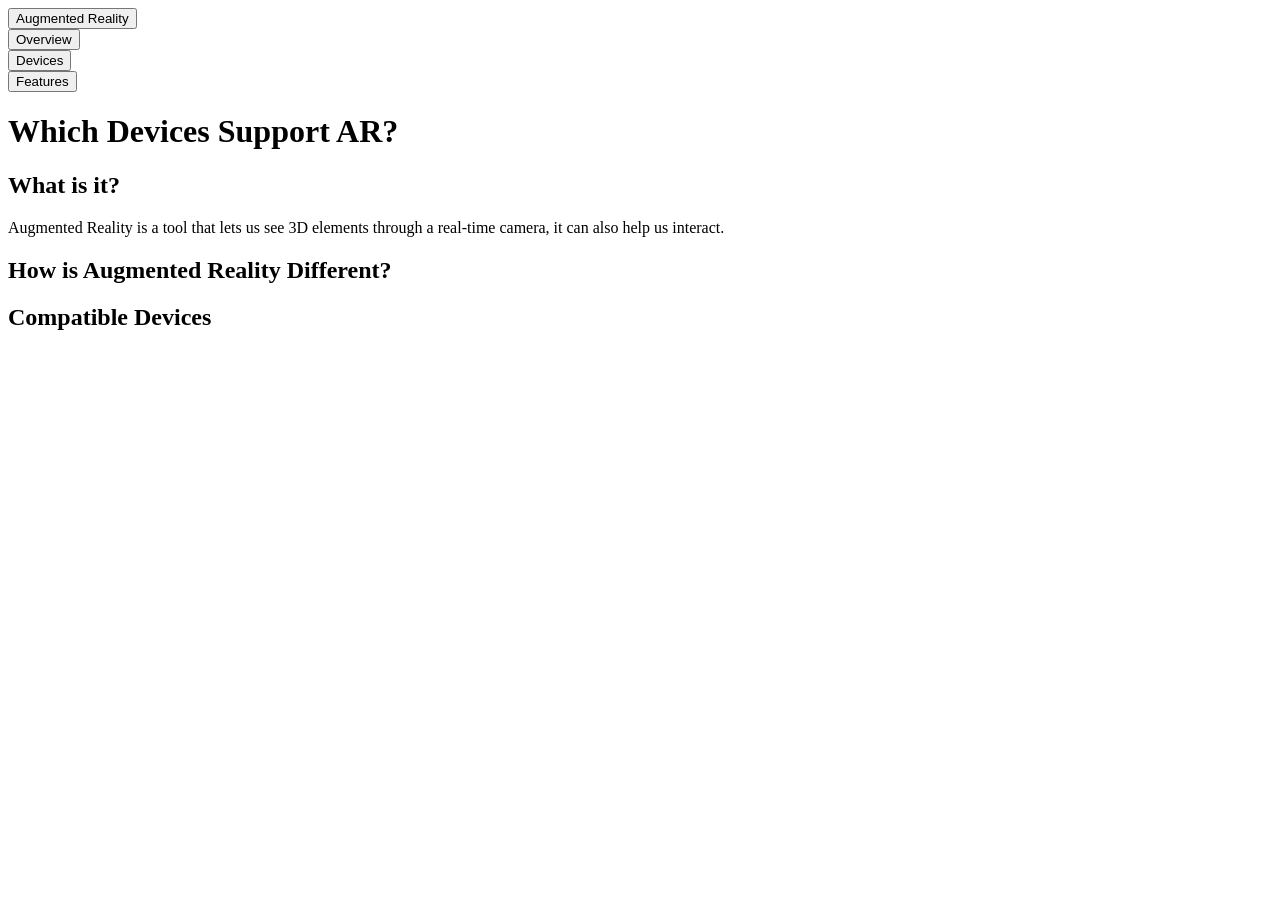
==== devices.html @ d45614ac "Rename Devices.html to devices.html" ====
<!DOCTYPE html>
<html lang="en">

<!-- This head section contains the metadata for the web browser, it is not visible for the user -->
<head>
	<meta charset = "UTF-8">
	<meta name = "viewport"
	content="width=device-width, initial-scale=1.0">
	<title> Different Uses of AR </title>
	
	<link rel=stylesheet href="general.css">
	
	<link rel=stylesheet href="https://fonts.google.com/share?selection.family=Roboto:ital,wght@0,100..900;1,100..900">
</head>

<body>

	<nav>
	
		<div class = "section-1">
			<button class="btn-title" onclick="window.location.href='Hackathon.html'">
				Augmented Reality
			</button>
		</div>
		
		<div class = "section-2">
		
			<div class = "subpages">
			
				<div class = "menu-link">
					<button class = "current" onclick="window.location.href='Hackathon.html'">
						Overview
					</button>
				</div>

				<div class = "menu-link">
					<button onclick="window.location.href='Devices.html'">
						Devices
					</button>
				</div>
				
				<div class = "menu-link">
					<a href = "Features.html">
						<button onclick="window.location.href='Features.html'">
							Features
						</button>
					</a>
						
				</div>	
			
			</div>
			
		</div>
		
	</nav>
		
	<main>
		
		<div class="title-container">
			<h1 class="title">Which Devices Support AR?</h1>
		</div>
		
	
		<div class = "content">
			
			<h2 class="subtitle"> What is it?</h2>
			
			<p> Augmented Reality is a tool that lets us see 3D elements through a real-time camera, it can also help us interact. </p>
			
		</div>
		
		
		<h2 class="subtitle"> How is Augmented Reality Different? </h2>
		
		<h2 class="subtitle"> Compatible Devices </h2>
		
	</main>

</body>

</html>
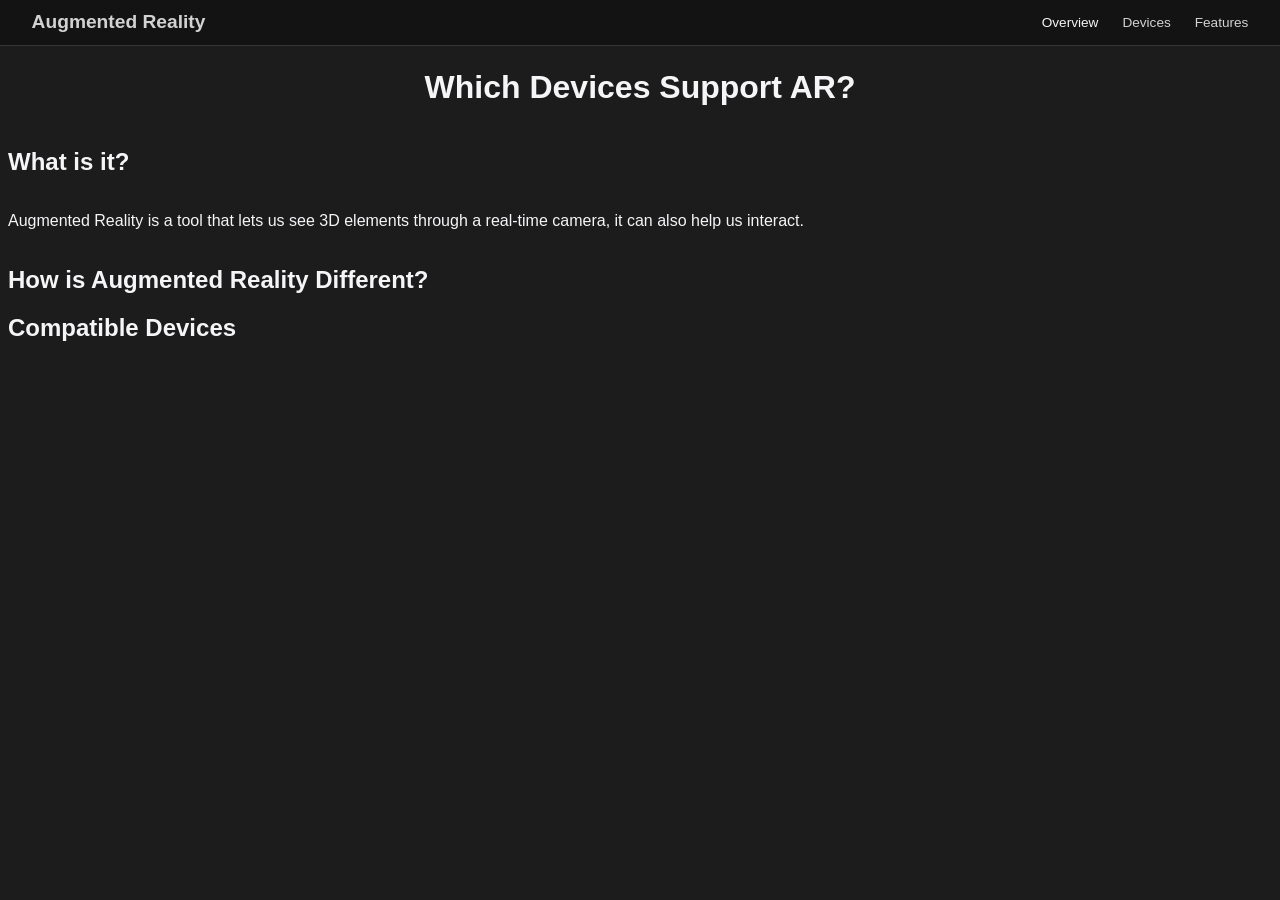
==== commit f09e29b2: "Update stylesheet link to use correct path" ====
--- a/devices.html
+++ b/devices.html
@@ -8,7 +8,7 @@
 	content="width=device-width, initial-scale=1.0">
 	<title> Different Uses of AR </title>
 	
-	<link rel=stylesheet href="general.css">
+	<link rel=stylesheet href="styles/general.css">
 	
 	<link rel=stylesheet href="https://fonts.google.com/share?selection.family=Roboto:ital,wght@0,100..900;1,100..900">
 </head>
--- a/styles/general.css
+++ b/styles/general.css
@@ -0,0 +1,120 @@
+/* General styling for the website */
+
+body {
+	
+	background-color: #1C1C1D;
+	font-family: Roboto, Arial;
+	color: #F5F5F7;
+	
+	padding-top:2.5rem;
+	
+}
+
+button {
+	
+	background-color: transparent;
+	border: none;
+	color: #D2D2D2;
+}
+
+button:hover {
+	
+	color: #F5F5F7;
+	cursor: pointer;
+	
+}
+
+nav {
+	
+	display: flex;
+	justify-content: right;
+	align-items: center;
+	background-color: rgba(18, 18, 18, 0.85);
+	
+	/* backdrop-filter blurs the content behind the navigation bar. Property discovered through Google Gemini */
+	backdrop-filter: blur(10px);
+	position: fixed;
+	top: 0;
+	left:0;
+	width: 100%;
+	height: 2.8rem;
+	
+	border-bottom: 1px solid rgba(255, 255, 255, 0.15);
+	
+}
+
+/* They need to be flex so that their content can be in a row instead of a column */
+nav .section-1, .section-2 {
+	display: flex;
+}
+
+nav .section-1 {
+	
+	width: 50%;
+	padding-left: 2vw;
+
+}
+
+nav .section-1 .btn-title {
+	
+	font-size: 1.2rem;
+	font-weight: 600;
+	
+}
+
+nav .section-2 {
+	
+	width: 50%;
+	padding-right: 2vw;
+	justify-content: right;
+	
+}
+
+nav .section-2 .subpages {
+	
+	display: flex;
+	flex-direction: row;
+	gap: 12px;
+	
+}
+
+nav .section-2 button {
+	
+	font-size: 0.85rem;
+	font-weight: 300;
+	
+}
+
+nav .section-2 .subpages .menu-link button.current {
+	
+	color: #F5F5F7;
+	
+}
+
+nav .section-2 .subpages .menu-link button.current:hover {
+	
+	color: white;
+	
+}
+
+main .content {
+	
+	display: flex;
+	flex-direction: column;
+	justify-content: center;
+	
+}
+
+main div.title-container {
+	
+	display: flex;
+	justify-content: center;
+	
+}
+
+main div.content {
+	
+	border: 10px;
+	box-shadow: 5px;
+	
+}
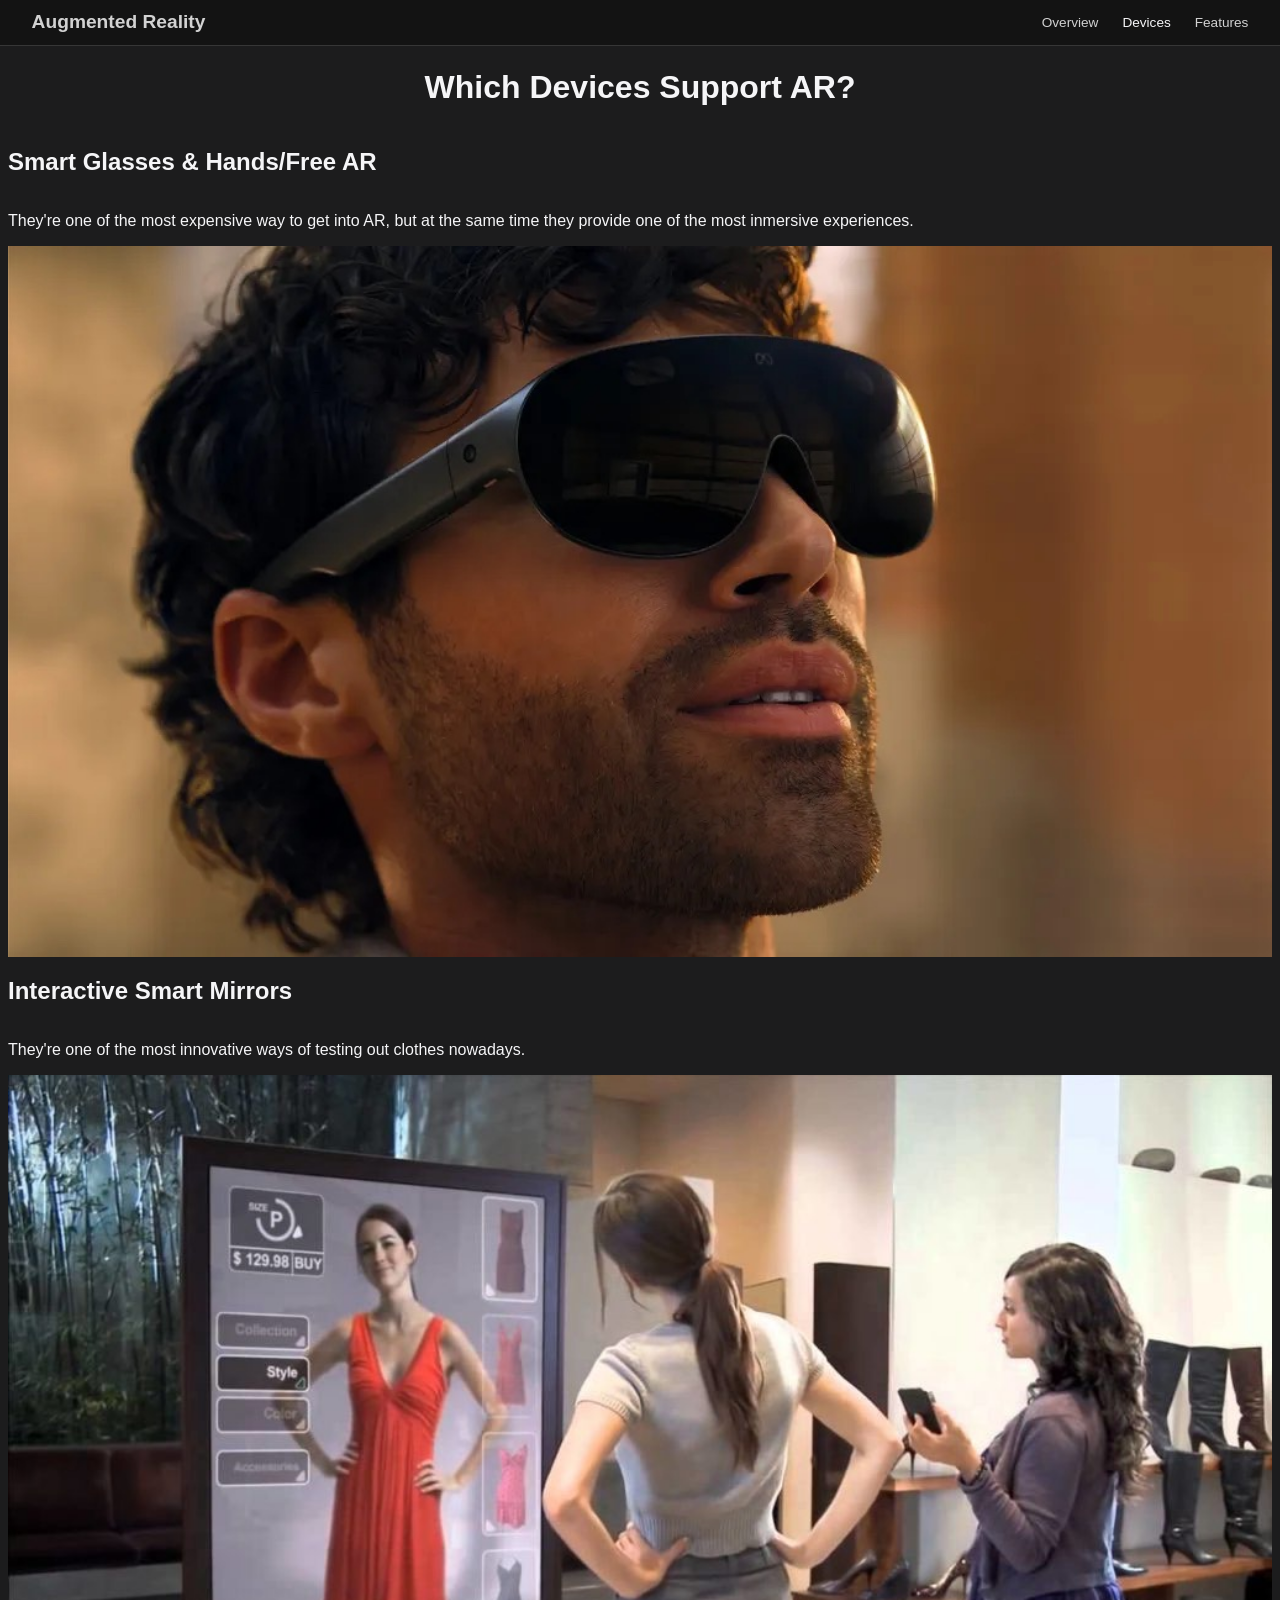
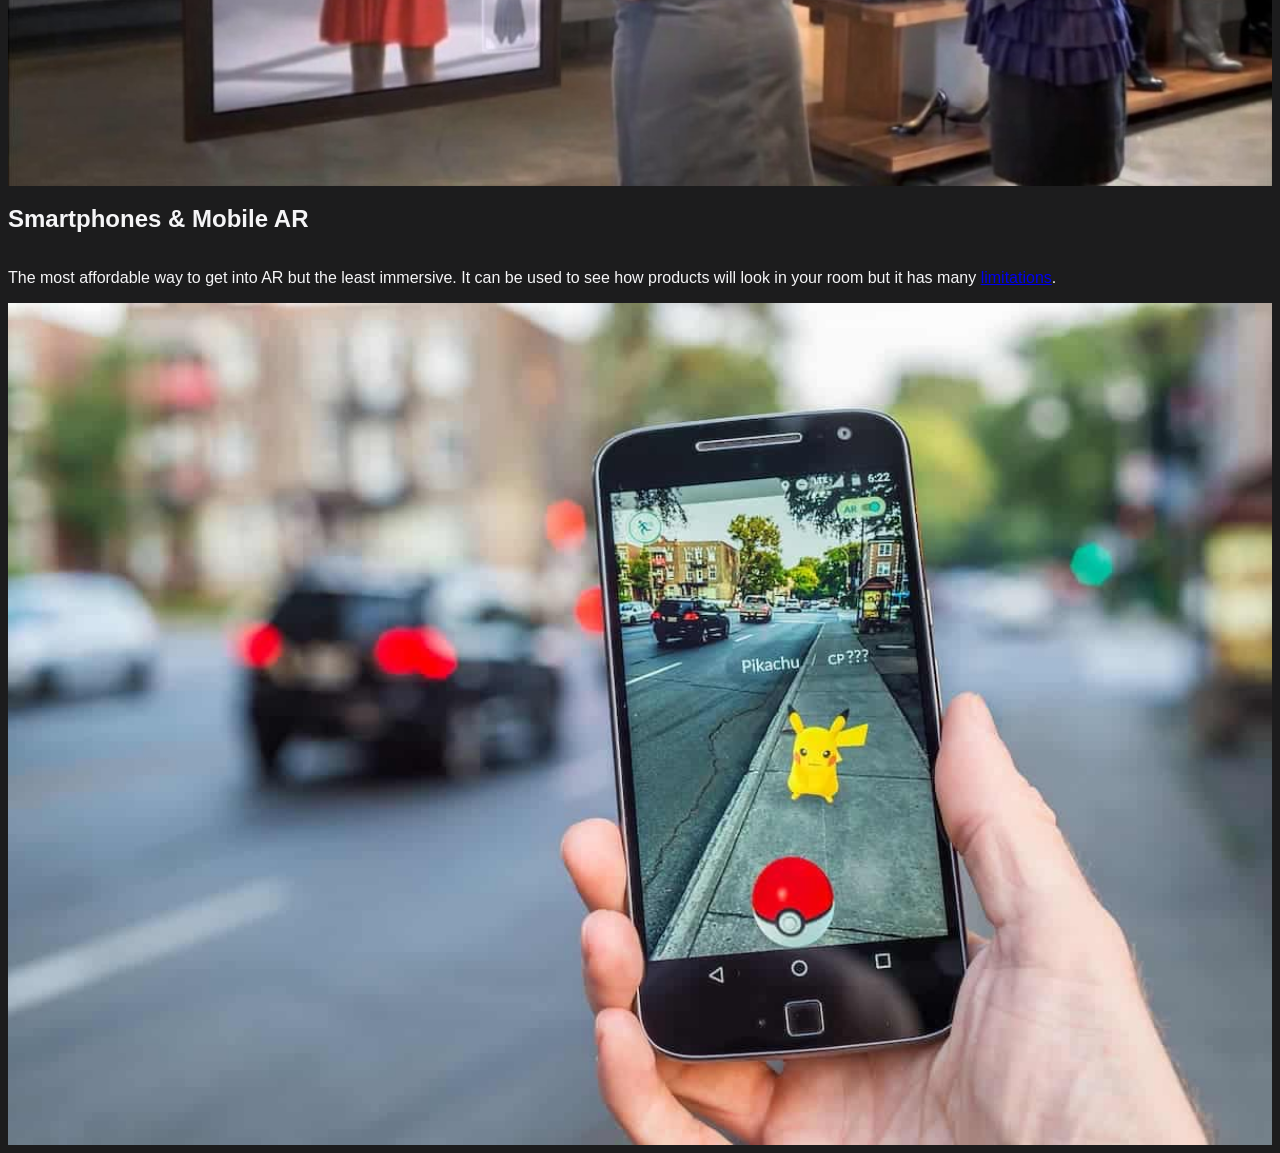
==== commit c4c717ad: "Add new content sections and update styles" ====
--- a/devices.html
+++ b/devices.html
@@ -9,6 +9,7 @@
 	<title> Different Uses of AR </title>
 	
 	<link rel=stylesheet href="styles/general.css">
+	<link rel=stylesheet href="styles/devices.css">
 	
 	<link rel=stylesheet href="https://fonts.google.com/share?selection.family=Roboto:ital,wght@0,100..900;1,100..900">
 </head>
@@ -18,7 +19,7 @@
 	<nav>
 	
 		<div class = "section-1">
-			<button class="btn-title" onclick="window.location.href='Hackathon.html'">
+			<button class="btn-title" onclick="window.location.href='index.html'">
 				Augmented Reality
 			</button>
 		</div>
@@ -28,23 +29,21 @@
 			<div class = "subpages">
 			
 				<div class = "menu-link">
-					<button class = "current" onclick="window.location.href='Hackathon.html'">
+					<button onclick="window.location.href='index.html'">
 						Overview
 					</button>
 				</div>
 
 				<div class = "menu-link">
-					<button onclick="window.location.href='Devices.html'">
+					<button class = "current" onclick="window.location.href='devices.html'">
 						Devices
 					</button>
 				</div>
 				
 				<div class = "menu-link">
-					<a href = "Features.html">
-						<button onclick="window.location.href='Features.html'">
+						<button onclick="window.location.href='features.html'">
 							Features
 						</button>
-					</a>
 						
 				</div>	
 			
@@ -61,18 +60,39 @@
 		</div>
 		
 	
-		<div class = "content">
+		<article class = "content">
 			
-			<h2 class="subtitle"> What is it?</h2>
+			<h2 class="subtitle"> Smart Glasses & Hands/Free AR</h2>
 			
-			<p> Augmented Reality is a tool that lets us see 3D elements through a real-time camera, it can also help us interact. </p>
+			<p> They're one of the most expensive way to get into AR, but at the same time they provide one of the most inmersive experiences. </p>
+
+			<img src="images/meta-glasses.jpeg" alt="">
 			
-		</div>
+		</article>
 		
+		<article class="content">
+			
+			<h2 class="subtitle"> Interactive Smart Mirrors </h2>
+
+			<p>
+				They're one of the most innovative ways of testing out clothes nowadays.
+			</p>
+
+			<img src="images/smart-mirror.jpeg" alt="">
+
+		</article>
 		
-		<h2 class="subtitle"> How is Augmented Reality Different? </h2>
-		
-		<h2 class="subtitle"> Compatible Devices </h2>
+		<article class="content">
+
+			<h2 class="subtitle"> Smartphones & Mobile AR </h2>
+
+			<p>
+				The most affordable way to get into AR but the least immersive. It can be used to see how products will look in your room but it has many <a href="limitations.html">limitations</a>.
+			</p>
+
+			<img src="images/pokemon-go.jpeg" alt="">
+
+		</article>
 		
 	</main>
 
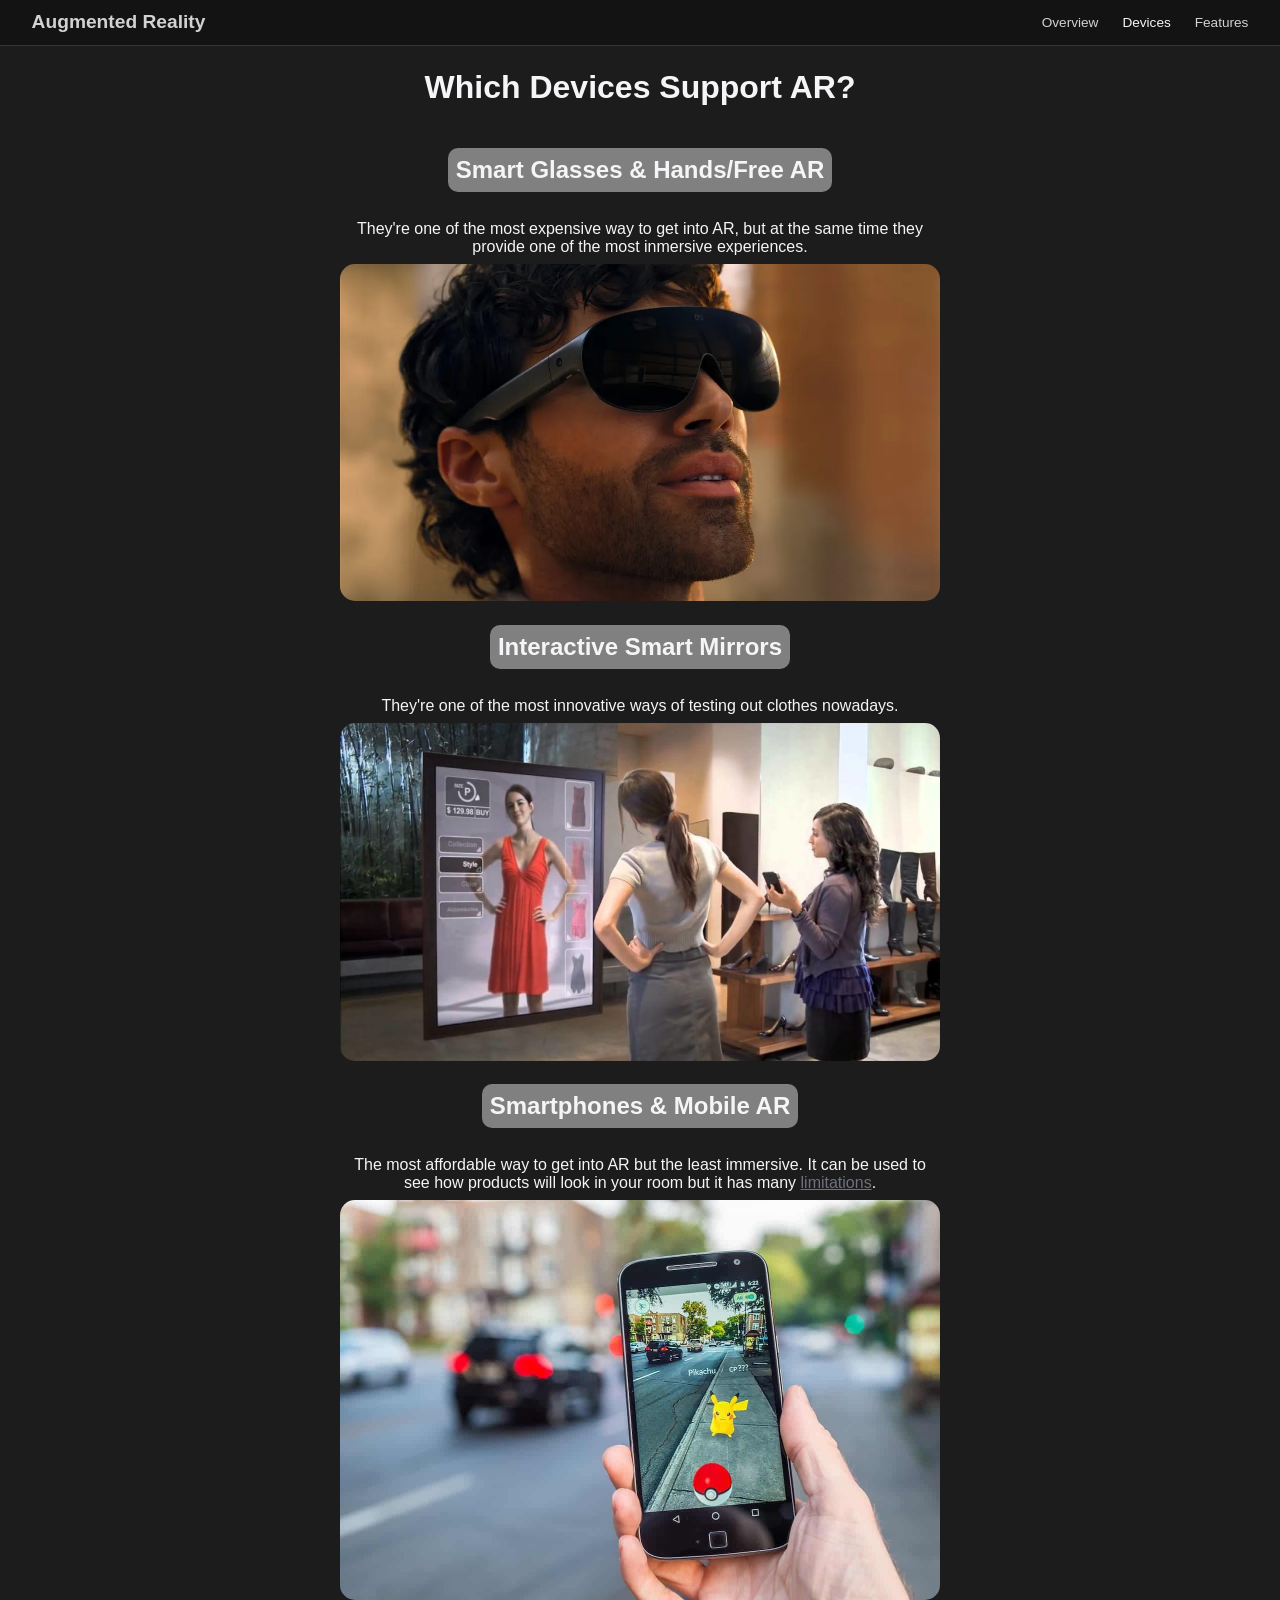
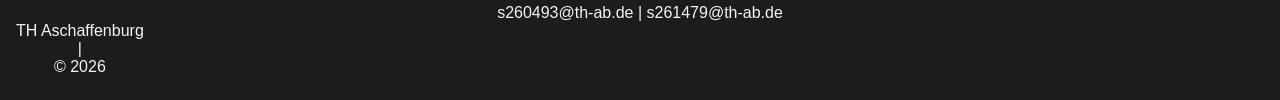
==== commit 602bdc8b: "Add footer section with contact and copyright info" ====
--- a/devices.html
+++ b/devices.html
@@ -66,11 +66,11 @@
 			
 			<p> They're one of the most expensive way to get into AR, but at the same time they provide one of the most inmersive experiences. </p>
 
-			<img src="images/meta-glasses.jpeg" alt="">
+			<img src="images/meta-glasses.jpeg" alt="Picture of Meta VR Glasses">
 			
 		</article>
 		
-		<article class="content">
+		<article class="content" id="smart-mirrors">
 			
 			<h2 class="subtitle"> Interactive Smart Mirrors </h2>
 
@@ -78,7 +78,7 @@
 				They're one of the most innovative ways of testing out clothes nowadays.
 			</p>
 
-			<img src="images/smart-mirror.jpeg" alt="">
+			<img src="images/smart-mirror.jpeg" alt="Picture of a Virtual Try-On">
 
 		</article>
 		
@@ -90,12 +90,40 @@
 				The most affordable way to get into AR but the least immersive. It can be used to see how products will look in your room but it has many <a href="limitations.html">limitations</a>.
 			</p>
 
-			<img src="images/pokemon-go.jpeg" alt="">
+			<img src="images/pokemon-go.jpeg" alt="Using AR in Pokemon Go">
 
 		</article>
 		
 	</main>
 
+	<footer>
+	
+		<div class = "section-1">
+			s260493@th-ab.de | s261479@th-ab.de
+		</div>
+		
+		<div class = "section-2">
+		
+			<div class = "subpages">
+			
+				<div class = "menu-link">
+						TH Aschaffenburg
+				</div>
+
+				<div class = "menu-link">
+					|
+				</div>
+
+				<div class = "menu-link">
+					© 2026
+				</div>
+			
+			</div>
+			
+		</div>
+		
+	</footer>
+
 </body>
 
 </html>
--- a/styles/general.css
+++ b/styles/general.css
@@ -6,8 +6,18 @@
 	font-family: Roboto, Arial;
 	color: #F5F5F7;
 	
-	padding-top:2.5rem;
-	
+	padding :2.5rem 1rem 1rem 1rem;
+	margin-left: auto;
+	margin-right: auto;
+	text-align: center;
+}
+
+p {
+	margin: 0.5rem ;
+}
+
+img {
+	border-radius: 15px;
 }
 
 button {
@@ -22,6 +32,12 @@
 	color: #F5F5F7;
 	cursor: pointer;
 	
+}
+
+li {
+
+	margin: 0.5rem 0 0 0;
+
 }
 
 nav {
@@ -97,24 +113,20 @@
 	
 }
 
-main .content {
-	
-	display: flex;
-	flex-direction: column;
-	justify-content: center;
-	
+.subtitle {
+
+	display: inline-block;
+	background-color: gray;
+	padding: .5rem;
+	border-radius: 10px;
+
 }
 
-main div.title-container {
-	
-	display: flex;
-	justify-content: center;
-	
+article.content {
+
+  display: block;
+  max-width: 600px;
+  margin-left: auto;
+  margin-right: auto;
+
 }
-
-main div.content {
-	
-	border: 10px;
-	box-shadow: 5px;
-	
-}
--- a/styles/devices.css
+++ b/styles/devices.css
@@ -0,0 +1,26 @@
+.title-container {
+
+  display: flex;
+  justify-content: center;
+
+}
+
+a {
+  color: #6d727e;
+}
+
+img{
+
+  width: 100%;
+  max-width: 600px;
+  
+}
+
+article.content {
+
+  display: block;
+  max-width: 600px;
+  margin-left: auto;
+  margin-right: auto;
+
+}
